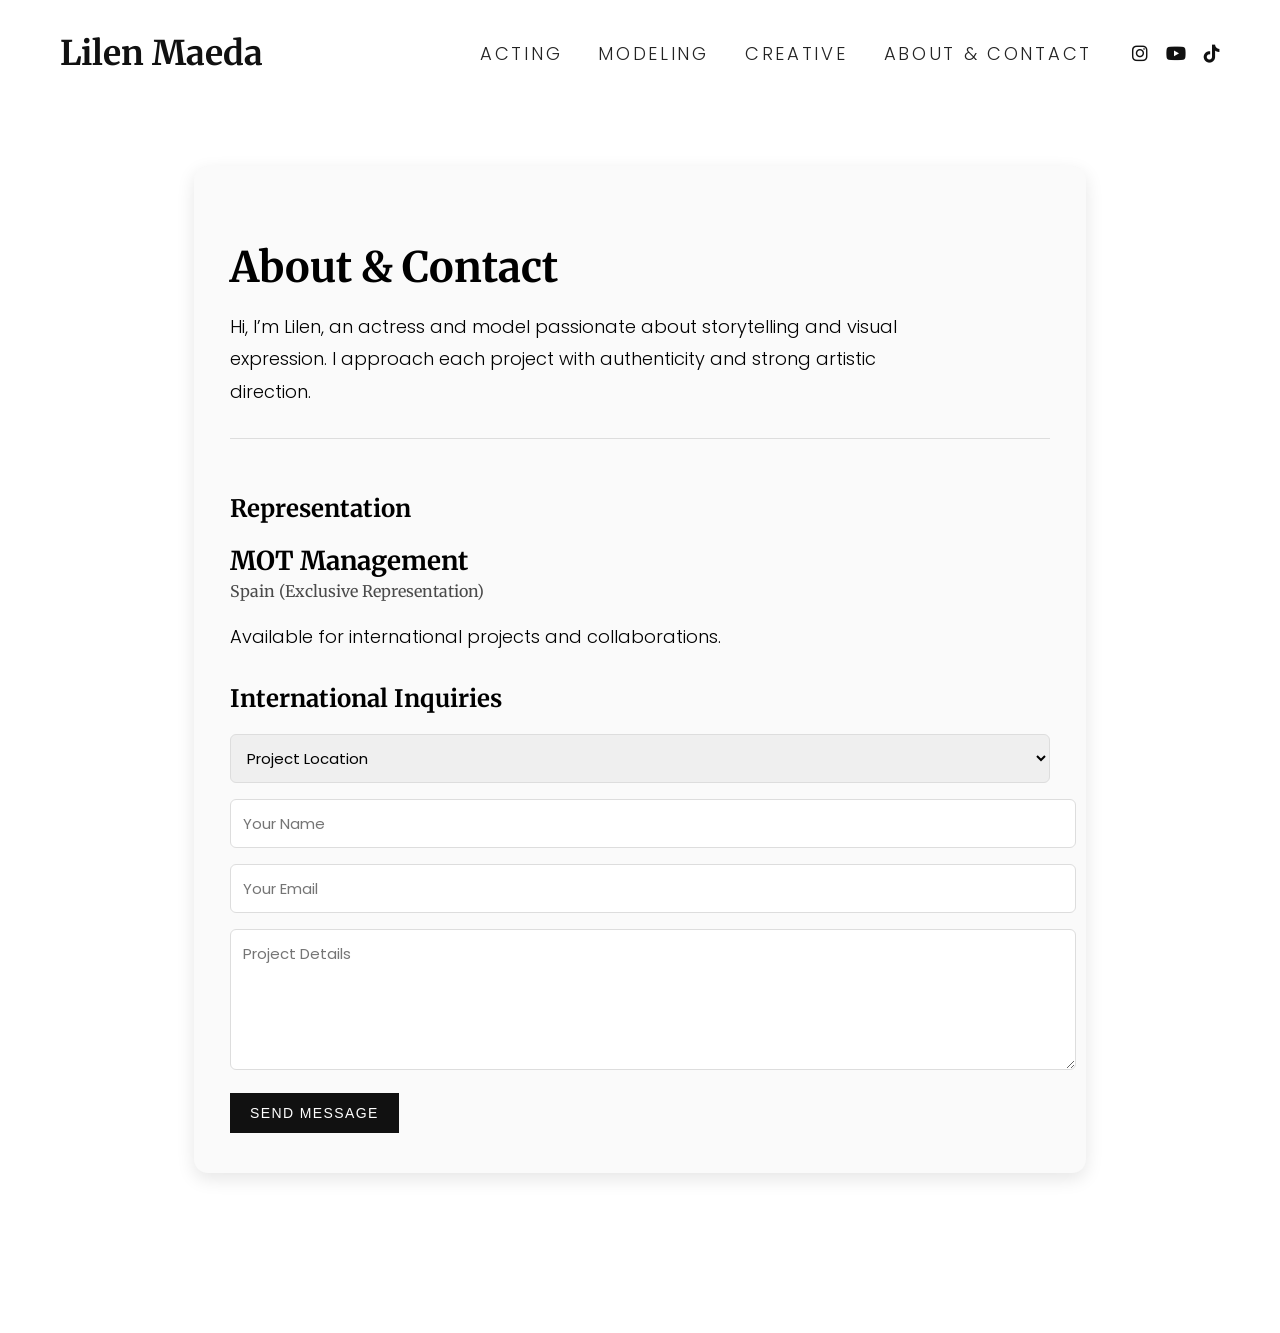
==== about.html @ 5cf7f9b4 "added base assets" ====
<!DOCTYPE html>
<html lang="en">
<head>
<meta charset="UTF-8">
<meta name="viewport" content="width=device-width, initial-scale=1.0">
<title>Lilen Maeda - About & Contact</title>

<link href="https://fonts.googleapis.com/css2?family=Merriweather:wght@700&family=Poppins:wght@300;400;500&display=swap" rel="stylesheet">
<link rel="stylesheet" href="https://cdnjs.cloudflare.com/ajax/libs/font-awesome/6.5.0/css/all.min.css">

<style>
body {
  margin: 0;
  font-family: "Poppins", sans-serif;
  background: #fff;
  color: #000;
}

/* ---------- TOP NAV ---------- */

.main-nav {
  width: 100%;
  padding: 32px 60px;
  box-sizing: border-box;
  background: #fff;
  position: relative;
  z-index: 1000;
}

.nav-inner {
  display: flex;
  justify-content: space-between;
  align-items: center;
}

.nav-name {
  font-family: "Merriweather", serif;
  font-size: 34px;
  font-weight: 700;
  text-decoration: none;
  color: #111;
}

.nav-links {
  display: flex;
  align-items: center;
}

.nav-links a {
  margin-left: 36px;
  font-weight: 300;
  font-size: 18px;
  letter-spacing: 0.15em;
  text-transform: uppercase;
  text-decoration: none;
  color: #222;
}

.nav-social {
  display: flex;
  gap: 18px;
  margin-left: 40px;
}

.nav-social a {
  font-size: 18px;
  color: #111;
  transition: opacity 0.2s ease, transform 0.2s ease;
}

.nav-social a:hover {
  opacity: 0.6;
  transform: translateY(-2px);
}

/* ---------- ABOUT SECTION ---------- */

.about-wrap {
  margin-top: 60px;
  padding: 0 60px 160px 60px;
  display: flex;
  justify-content: center;
}

.about-page {
  width: 100%;
  max-width: 820px;
  padding: 40px 36px;
  border-radius: 14px;
  background: #fafafa;
  box-shadow: 0px 6px 18px rgba(0,0,0,0.10);
}

.about-page h2 {
  font-family: "Merriweather", serif;
  font-size: 42px;
  font-weight: 700;
  margin-bottom: 18px;
}

.about-page p {
  font-size: 18px;
  font-weight: 300;
  line-height: 1.8;
  margin-bottom: 30px;
  max-width: 70ch;
}

.contact-section {
  margin-top: 30px;
  padding-top: 30px;
  border-top: 1px solid #ddd;
}

.contact-section h3 {
  font-family: "Merriweather", serif;
  font-size: 24px;
  margin-bottom: 20px;
}

/* ---------- AGENCY HIERARCHY ---------- */

.agency-name {
  font-family: "Merriweather", serif;
  font-size: 26px;
  font-weight: 700;
  margin-bottom: 4px;
}

.agency-sub {
  font-family: "Merriweather", serif;
  font-size: 16px;
  opacity: 0.7;
  margin-bottom: 20px;
}

/* ---------- FORM ---------- */

.contact-form {
  margin-top: 20px;
}

.contact-form input,
.contact-form select,
.contact-form textarea {
  width: 100%;
  padding: 12px;
  margin-bottom: 16px;
  border: 1px solid #ddd;
  border-radius: 6px;
  font-family: "Poppins", sans-serif;
  font-size: 15px;
}

.contact-form button {
  padding: 12px 20px;
  border: none;
  background: #111;
  color: white;
  font-size: 14px;
  letter-spacing: 0.1em;
  text-transform: uppercase;
  cursor: pointer;
  transition: opacity 0.2s ease;
}

.contact-form button:hover {
  opacity: 0.8;
}

/* Spain agency message */
.agency-message {
  display: none;
  margin-top: 20px;
  padding: 18px;
  background: #f2f2f2;
  border-radius: 8px;
  font-size: 15px;
  line-height: 1.6;
}

/* ---------- BOTTOM NAV ---------- */

.bottom-nav {
  position: fixed;
  bottom: 0;
  left: 0;
  width: 100%;
  background: #fff;
  border-top: 1px solid #eee;
  padding: 18px 0;
  display: flex;
  justify-content: center;
  align-items: center;
  gap: 40px;
  font-family: "Poppins", sans-serif;
  font-size: 16px;
  letter-spacing: 0.15em;
  text-transform: uppercase;
  opacity: 0;
  pointer-events: none;
  transition: opacity 0.3s ease;
}

.bottom-nav.show {
  opacity: 1;
  pointer-events: auto;
}

.bottom-nav a {
  text-decoration: none;
  color: #111;
  font-weight: 300;
}

.bottom-social {
  display: flex;
  gap: 18px;
  margin-left: 30px;
}

.bottom-social a {
  font-size: 18px;
  color: #111;
}

@media (max-width: 900px) {
  .main-nav { padding: 24px; }
  .nav-inner { flex-direction: column; gap: 20px; }
  .about-wrap { padding: 0 20px 180px 20px; }
}
</style>
</head>

<body>

<nav class="main-nav" id="mainNav">
  <div class="nav-inner">
    <a href="index.html" class="nav-name">Lilen Maeda</a>

    <div style="display:flex; align-items:center;">
      <div class="nav-links">
        <a href="Acting.html">Acting</a>
        <a href="Modeling.html">Modeling</a>
        <a href="creative.html">Creative</a>
        <a href="about.html">About & Contact</a>
      </div>

      <div class="nav-social">
        <a href="https://www.instagram.com/lilen_maeda" target="_blank"><i class="fa-brands fa-instagram"></i></a>
        <a href="https://www.youtube.com/@LilenMusic" target="_blank"><i class="fa-brands fa-youtube"></i></a>
        <a href="https://www.tiktok.com/@watashiwalilen" target="_blank"><i class="fa-brands fa-tiktok"></i></a>
      </div>
    </div>
  </div>
</nav>

<div class="about-wrap">
  <section class="about-page">

    <h2>About & Contact</h2>

    <p>
      Hi, I’m Lilen, an actress and model passionate about storytelling and visual expression.
      I approach each project with authenticity and strong artistic direction.
    </p>

    <div class="contact-section">
      <h3>Representation</h3>

      <div class="agency-name">MOT Management</div>
      <div class="agency-sub">Spain (Exclusive Representation)</div>

      <p>Available for international projects and collaborations.</p>

      <h3>International Inquiries</h3>

      <form class="contact-form" action="https://formspree.io/f/YOUR_FORM_ID" method="POST">

        <select name="Project Location" id="locationSelect" required>
          <option value="">Project Location</option>
          <option value="Spain">Spain</option>
          <option value="International">International</option>
        </select>

        <div class="agency-message" id="agencyMessage">
          <strong>MOT Management</strong><br>
          Spain (Exclusive Representation)<br><br>
          <a href="mailto:mot@motmanagement.es">mot@motmanagement.es</a><br>
          <a href="mailto:moda@motmanagement.es">moda@motmanagement.es</a><br>
          <a href="tel:+34627210256">+34 627 210 256</a><br><br>
          For bookings within Spain, please contact the agency directly.
        </div>

        <input type="text" name="Name" placeholder="Your Name" required>
        <input type="email" name="Email" placeholder="Your Email" required>
        <textarea name="Message" rows="5" placeholder="Project Details" required></textarea>

        <button type="submit">Send Message</button>
      </form>

    </div>

  </section>
</div>

<div class="bottom-nav" id="bottomNav">
  <a href="index.html">Home</a>
  <a href="Acting.html">Acting</a>
  <a href="Modeling.html">Modeling</a>
  <a href="creative.html">Creative</a>
  <a href="about.html">About & Contact</a>

  <div class="bottom-social">
    <a href="https://www.instagram.com/lilen_maeda" target="_blank"><i class="fa-brands fa-instagram"></i></a>
    <a href="https://www.youtube.com/@LilenMusic" target="_blank"><i class="fa-brands fa-youtube"></i></a>
    <a href="https://www.tiktok.com/@watashiwalilen" target="_blank"><i class="fa-brands fa-tiktok"></i></a>
  </div>
</div>

<script>
const locationSelect = document.getElementById("locationSelect");
const agencyMessage = document.getElementById("agencyMessage");
const formFields = document.querySelectorAll(".contact-form input, .contact-form textarea, .contact-form button");

locationSelect.addEventListener("change", function() {
  if (this.value === "Spain") {
    agencyMessage.style.display = "block";
    formFields.forEach(field => field.style.display = "none");
  } else {
    agencyMessage.style.display = "none";
    formFields.forEach(field => field.style.display = "block");
  }
});

const mainNav = document.getElementById("mainNav");
const bottomNav = document.getElementById("bottomNav");

function toggleBottomNav() {
  const navBottom = mainNav.getBoundingClientRect().bottom;
  if (navBottom <= 0) bottomNav.classList.add("show");
  else bottomNav.classList.remove("show");
}

window.addEventListener("scroll", toggleBottomNav);
window.addEventListener("load", toggleBottomNav);
</script>

</body>
</html>
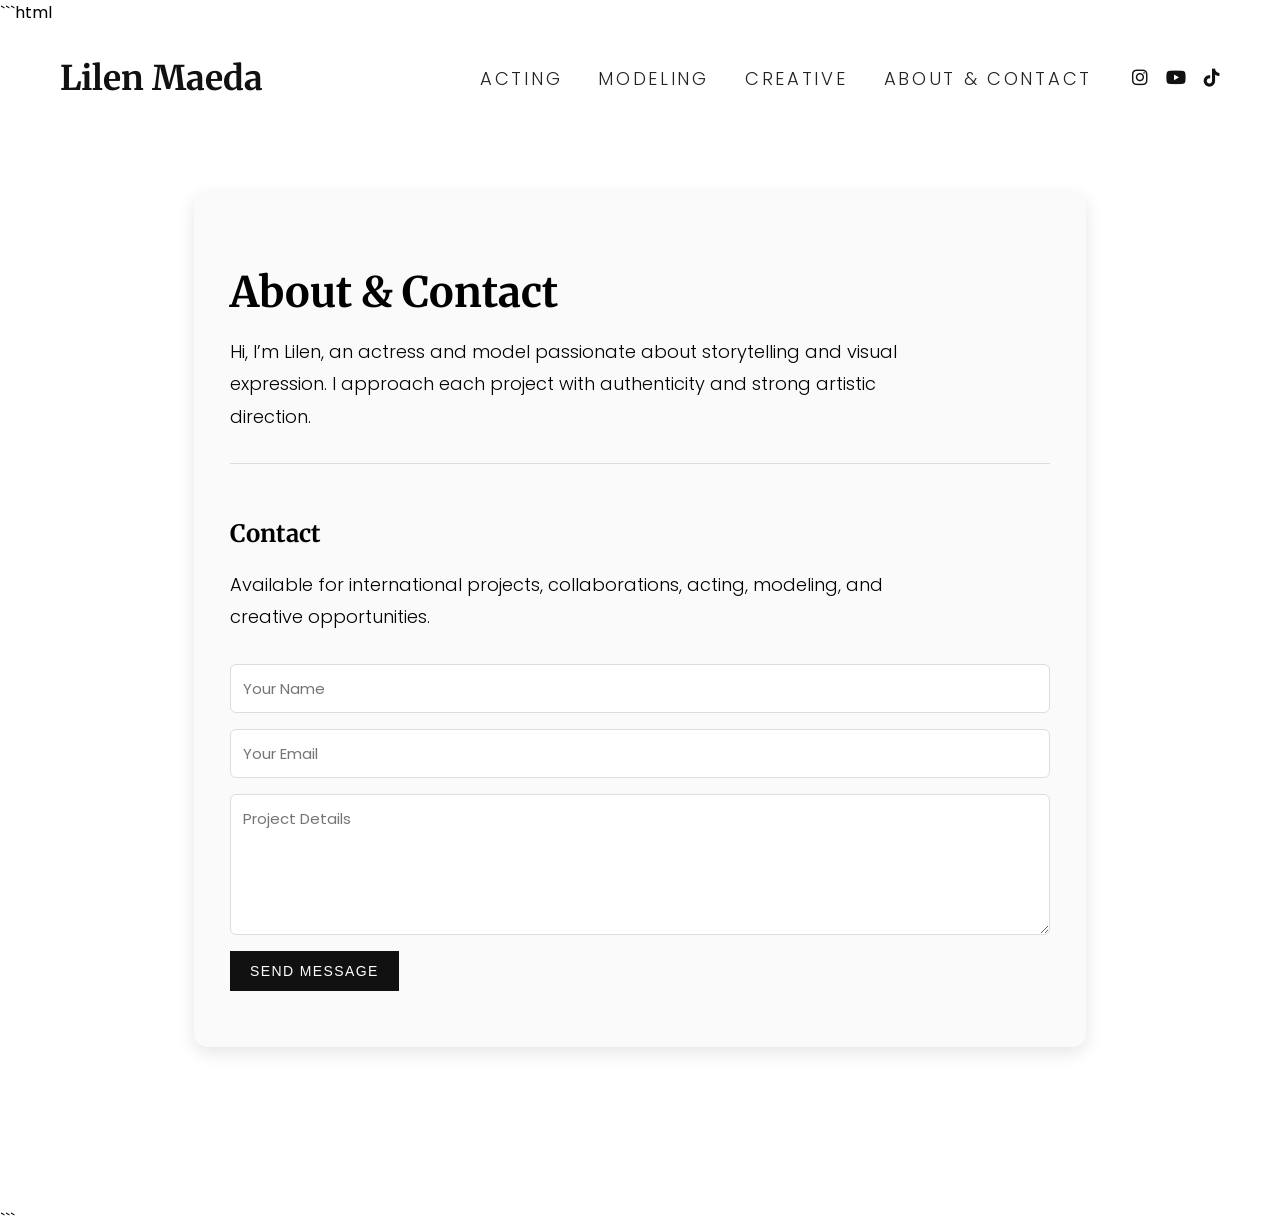
==== commit 341d744a: "Update about.html" ====
--- a/about.html
+++ b/about.html
@@ -1,3 +1,4 @@
+```html
 <!DOCTYPE html>
 <html lang="en">
 <head>
@@ -118,22 +119,6 @@
   margin-bottom: 20px;
 }
 
-/* ---------- AGENCY HIERARCHY ---------- */
-
-.agency-name {
-  font-family: "Merriweather", serif;
-  font-size: 26px;
-  font-weight: 700;
-  margin-bottom: 4px;
-}
-
-.agency-sub {
-  font-family: "Merriweather", serif;
-  font-size: 16px;
-  opacity: 0.7;
-  margin-bottom: 20px;
-}
-
 /* ---------- FORM ---------- */
 
 .contact-form {
@@ -141,7 +126,6 @@
 }
 
 .contact-form input,
-.contact-form select,
 .contact-form textarea {
   width: 100%;
   padding: 12px;
@@ -150,6 +134,7 @@
   border-radius: 6px;
   font-family: "Poppins", sans-serif;
   font-size: 15px;
+  box-sizing: border-box;
 }
 
 .contact-form button {
@@ -168,17 +153,6 @@
   opacity: 0.8;
 }
 
-/* Spain agency message */
-.agency-message {
-  display: none;
-  margin-top: 20px;
-  padding: 18px;
-  background: #f2f2f2;
-  border-radius: 8px;
-  font-size: 15px;
-  line-height: 1.6;
-}
-
 /* ---------- BOTTOM NAV ---------- */
 
 .bottom-nav {
@@ -226,8 +200,15 @@
 
 @media (max-width: 900px) {
   .main-nav { padding: 24px; }
-  .nav-inner { flex-direction: column; gap: 20px; }
-  .about-wrap { padding: 0 20px 180px 20px; }
+
+  .nav-inner {
+    flex-direction: column;
+    gap: 20px;
+  }
+
+  .about-wrap {
+    padding: 0 20px 180px 20px;
+  }
 }
 </style>
 </head>
@@ -247,9 +228,17 @@
       </div>
 
       <div class="nav-social">
-        <a href="https://www.instagram.com/lilen_maeda" target="_blank"><i class="fa-brands fa-instagram"></i></a>
-        <a href="https://www.youtube.com/@LilenMusic" target="_blank"><i class="fa-brands fa-youtube"></i></a>
-        <a href="https://www.tiktok.com/@watashiwalilen" target="_blank"><i class="fa-brands fa-tiktok"></i></a>
+        <a href="https://www.instagram.com/lilen_maeda" target="_blank">
+          <i class="fa-brands fa-instagram"></i>
+        </a>
+
+        <a href="https://www.youtube.com/@LilenMusic" target="_blank">
+          <i class="fa-brands fa-youtube"></i>
+        </a>
+
+        <a href="https://www.tiktok.com/@watashiwalilen" target="_blank">
+          <i class="fa-brands fa-tiktok"></i>
+        </a>
       </div>
     </div>
   </div>
@@ -266,43 +255,94 @@
     </p>
 
     <div class="contact-section">
-      <h3>Representation</h3>
-
-      <div class="agency-name">MOT Management</div>
-      <div class="agency-sub">Spain (Exclusive Representation)</div>
-
-      <p>Available for international projects and collaborations.</p>
-
-      <h3>International Inquiries</h3>
-
-      <form class="contact-form" action="https://formspree.io/f/YOUR_FORM_ID" method="POST">
-
-        <select name="Project Location" id="locationSelect" required>
-          <option value="">Project Location</option>
-          <option value="Spain">Spain</option>
-          <option value="International">International</option>
-        </select>
-
-        <div class="agency-message" id="agencyMessage">
-          <strong>MOT Management</strong><br>
-          Spain (Exclusive Representation)<br><br>
-          <a href="mailto:mot@motmanagement.es">mot@motmanagement.es</a><br>
-          <a href="mailto:moda@motmanagement.es">moda@motmanagement.es</a><br>
-          <a href="tel:+34627210256">+34 627 210 256</a><br><br>
-          For bookings within Spain, please contact the agency directly.
-        </div>
-
-        <input type="text" name="Name" placeholder="Your Name" required>
-        <input type="email" name="Email" placeholder="Your Email" required>
-        <textarea name="Message" rows="5" placeholder="Project Details" required></textarea>
+
+      <h3>Contact</h3>
+
+      <p>
+        Available for international projects, collaborations, acting, modeling,
+        and creative opportunities.
+      </p>
+
+      <form class="contact-form"
+            action="https://formspree.io/f/YOUR_FORM_ID"
+            method="POST">
+
+        <input
+          type="text"
+          name="Name"
+          placeholder="Your Name"
+          required
+        >
+
+        <input
+          type="email"
+          name="Email"
+          placeholder="Your Email"
+          required
+        >
+
+        <textarea
+          name="Message"
+          rows="5"
+          placeholder="Project Details"
+          required
+        ></textarea>
 
         <button type="submit">Send Message</button>
+
       </form>
 
     </div>
 
   </section>
 </div>
+
+<div class="bottom-nav" id="bottomNav">
+
+  <a href="index.html">Home</a>
+  <a href="Acting.html">Acting</a>
+  <a href="Modeling.html">Modeling</a>
+  <a href="creative.html">Creative</a>
+  <a href="about.html">About & Contact</a>
+
+  <div class="bottom-social">
+
+    <a href="https://www.instagram.com/lilen_maeda" target="_blank">
+      <i class="fa-brands fa-instagram"></i>
+    </a>
+
+    <a href="https://www.youtube.com/@LilenMusic" target="_blank">
+      <i class="fa-brands fa-youtube"></i>
+    </a>
+
+    <a href="https://www.tiktok.com/@watashiwalilen" target="_blank">
+      <i class="fa-brands fa-tiktok"></i>
+    </a>
+
+  </div>
+</div>
+
+<script>
+const mainNav = document.getElementById("mainNav");
+const bottomNav = document.getElementById("bottomNav");
+
+function toggleBottomNav() {
+  const navBottom = mainNav.getBoundingClientRect().bottom;
+
+  if (navBottom <= 0) {
+    bottomNav.classList.add("show");
+  } else {
+    bottomNav.classList.remove("show");
+  }
+}
+
+window.addEventListener("scroll", toggleBottomNav);
+window.addEventListener("load", toggleBottomNav);
+</script>
+
+</body>
+</html>
+```
 
 <div class="bottom-nav" id="bottomNav">
   <a href="index.html">Home</a>
@@ -347,4 +387,4 @@
 </script>
 
 </body>
-</html>+</html>
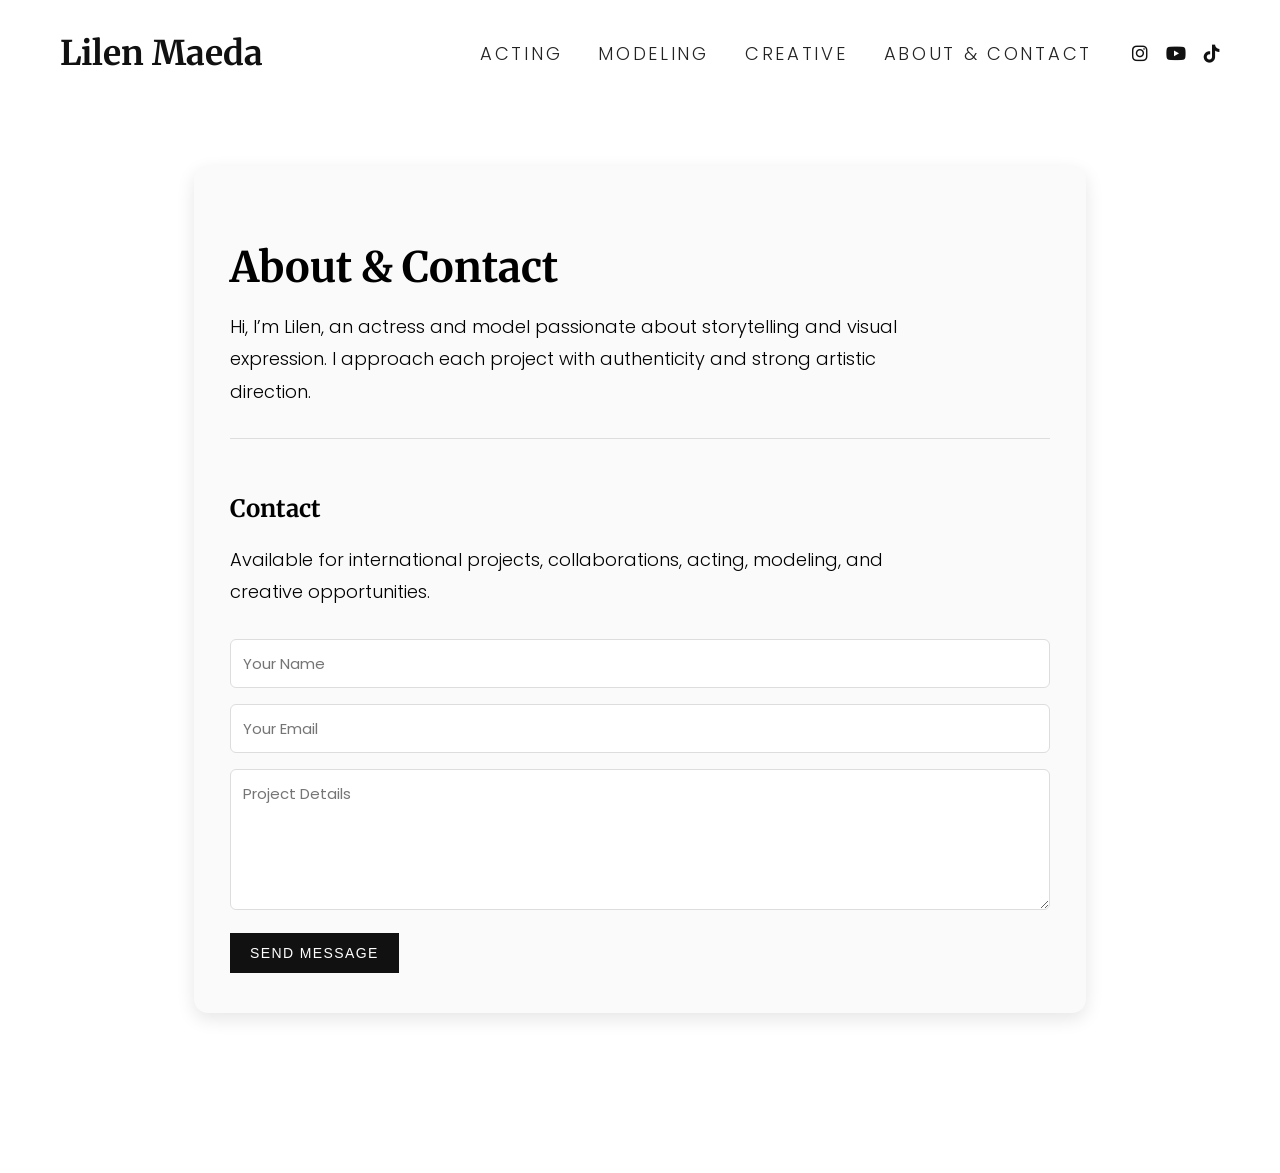
==== commit e58c3124: "Update about.html" ====
--- a/about.html
+++ b/about.html
@@ -1,4 +1,3 @@
-```html
 <!DOCTYPE html>
 <html lang="en">
 <head>
@@ -119,7 +118,7 @@
   margin-bottom: 20px;
 }
 
-/* ---------- FORM ---------- */
+/* ---------- CONTACT FORM ---------- */
 
 .contact-form {
   margin-top: 20px;
@@ -199,7 +198,9 @@
 }
 
 @media (max-width: 900px) {
-  .main-nav { padding: 24px; }
+  .main-nav {
+    padding: 24px;
+  }
 
   .nav-inner {
     flex-direction: column;
@@ -216,10 +217,13 @@
 <body>
 
 <nav class="main-nav" id="mainNav">
+
   <div class="nav-inner">
+
     <a href="index.html" class="nav-name">Lilen Maeda</a>
 
     <div style="display:flex; align-items:center;">
+
       <div class="nav-links">
         <a href="Acting.html">Acting</a>
         <a href="Modeling.html">Modeling</a>
@@ -228,6 +232,7 @@
       </div>
 
       <div class="nav-social">
+
         <a href="https://www.instagram.com/lilen_maeda" target="_blank">
           <i class="fa-brands fa-instagram"></i>
         </a>
@@ -239,12 +244,17 @@
         <a href="https://www.tiktok.com/@watashiwalilen" target="_blank">
           <i class="fa-brands fa-tiktok"></i>
         </a>
+
       </div>
+
     </div>
+
   </div>
+
 </nav>
 
 <div class="about-wrap">
+
   <section class="about-page">
 
     <h2>About & Contact</h2>
@@ -263,9 +273,11 @@
         and creative opportunities.
       </p>
 
-      <form class="contact-form"
-            action="https://formspree.io/f/YOUR_FORM_ID"
-            method="POST">
+      <form
+        class="contact-form"
+        action="https://formspree.io/f/YOUR_FORM_ID"
+        method="POST"
+      >
 
         <input
           type="text"
@@ -288,13 +300,16 @@
           required
         ></textarea>
 
-        <button type="submit">Send Message</button>
+        <button type="submit">
+          Send Message
+        </button>
 
       </form>
 
     </div>
 
   </section>
+
 </div>
 
 <div class="bottom-nav" id="bottomNav">
@@ -320,13 +335,16 @@
     </a>
 
   </div>
+
 </div>
 
 <script>
+
 const mainNav = document.getElementById("mainNav");
 const bottomNav = document.getElementById("bottomNav");
 
 function toggleBottomNav() {
+
   const navBottom = mainNav.getBoundingClientRect().bottom;
 
   if (navBottom <= 0) {
@@ -334,57 +352,13 @@
   } else {
     bottomNav.classList.remove("show");
   }
+
 }
 
 window.addEventListener("scroll", toggleBottomNav);
 window.addEventListener("load", toggleBottomNav);
+
 </script>
 
 </body>
 </html>
-```
-
-<div class="bottom-nav" id="bottomNav">
-  <a href="index.html">Home</a>
-  <a href="Acting.html">Acting</a>
-  <a href="Modeling.html">Modeling</a>
-  <a href="creative.html">Creative</a>
-  <a href="about.html">About & Contact</a>
-
-  <div class="bottom-social">
-    <a href="https://www.instagram.com/lilen_maeda" target="_blank"><i class="fa-brands fa-instagram"></i></a>
-    <a href="https://www.youtube.com/@LilenMusic" target="_blank"><i class="fa-brands fa-youtube"></i></a>
-    <a href="https://www.tiktok.com/@watashiwalilen" target="_blank"><i class="fa-brands fa-tiktok"></i></a>
-  </div>
-</div>
-
-<script>
-const locationSelect = document.getElementById("locationSelect");
-const agencyMessage = document.getElementById("agencyMessage");
-const formFields = document.querySelectorAll(".contact-form input, .contact-form textarea, .contact-form button");
-
-locationSelect.addEventListener("change", function() {
-  if (this.value === "Spain") {
-    agencyMessage.style.display = "block";
-    formFields.forEach(field => field.style.display = "none");
-  } else {
-    agencyMessage.style.display = "none";
-    formFields.forEach(field => field.style.display = "block");
-  }
-});
-
-const mainNav = document.getElementById("mainNav");
-const bottomNav = document.getElementById("bottomNav");
-
-function toggleBottomNav() {
-  const navBottom = mainNav.getBoundingClientRect().bottom;
-  if (navBottom <= 0) bottomNav.classList.add("show");
-  else bottomNav.classList.remove("show");
-}
-
-window.addEventListener("scroll", toggleBottomNav);
-window.addEventListener("load", toggleBottomNav);
-</script>
-
-</body>
-</html>
